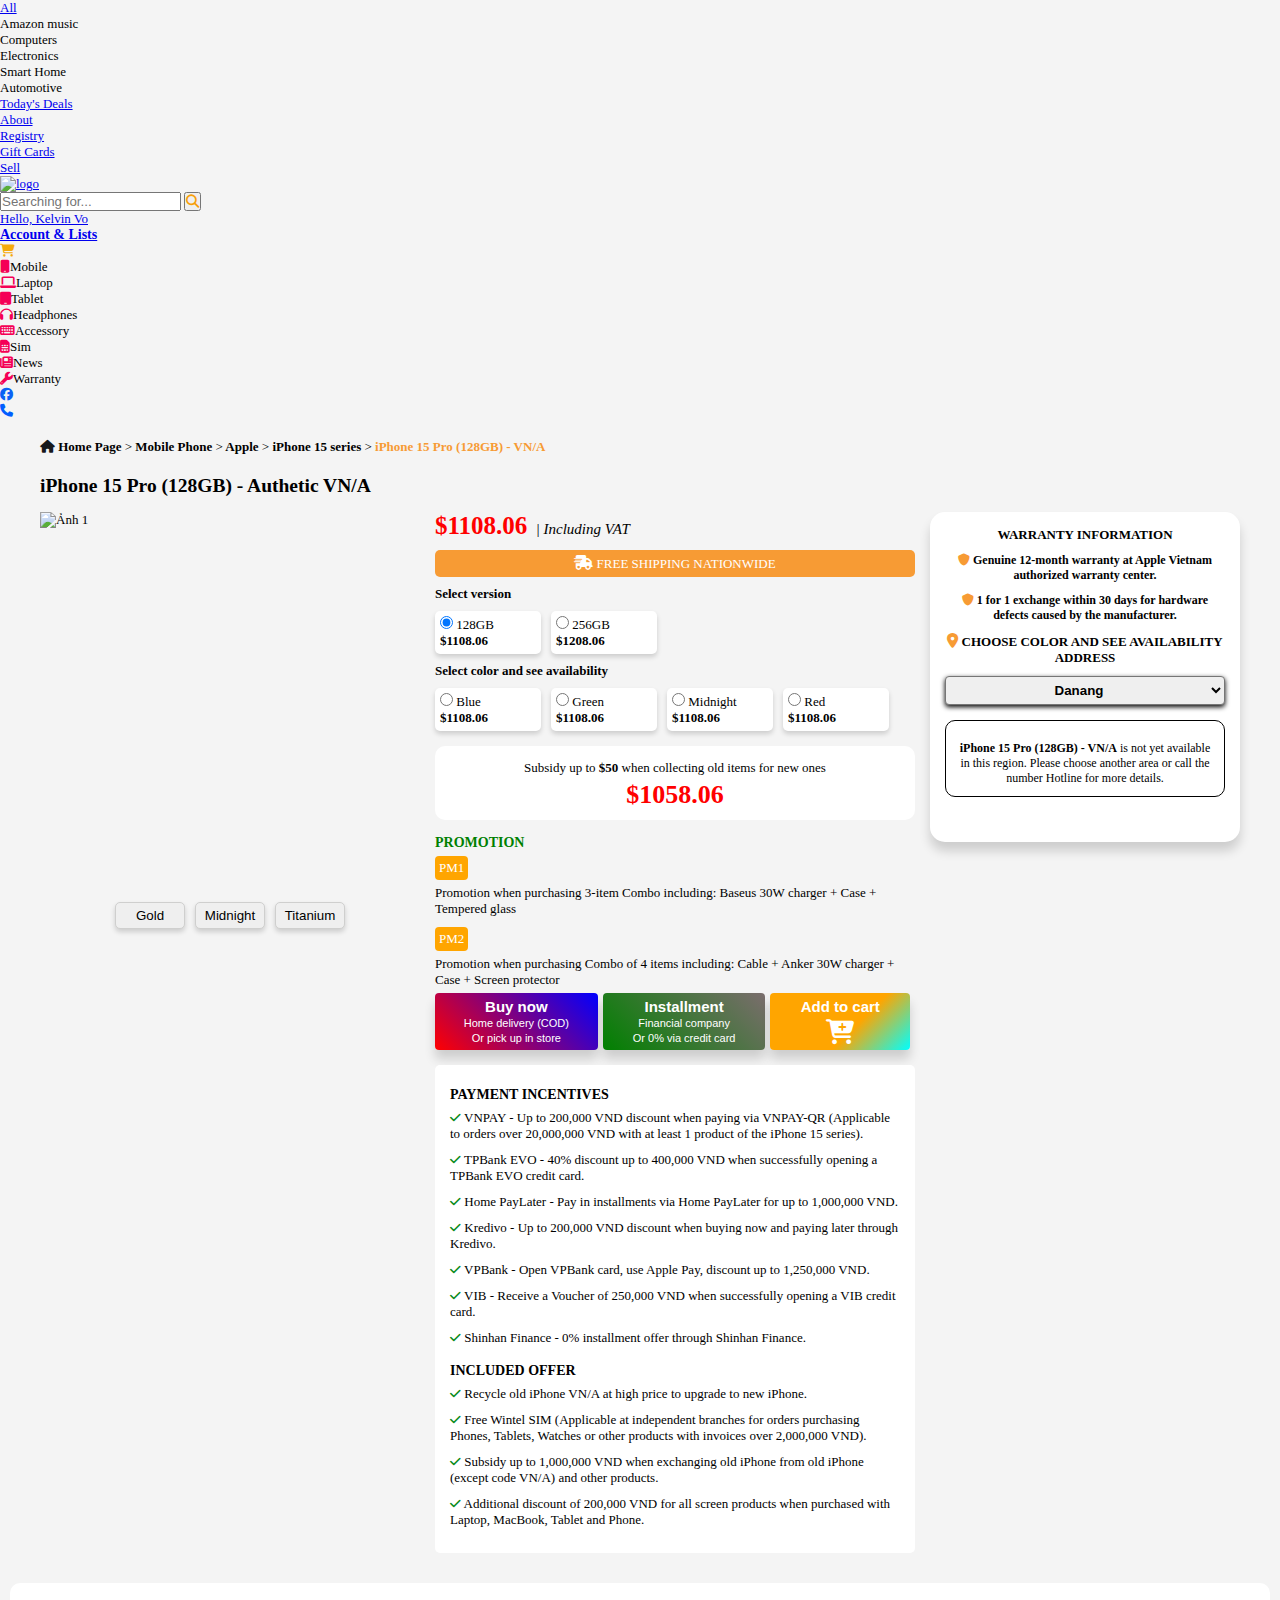
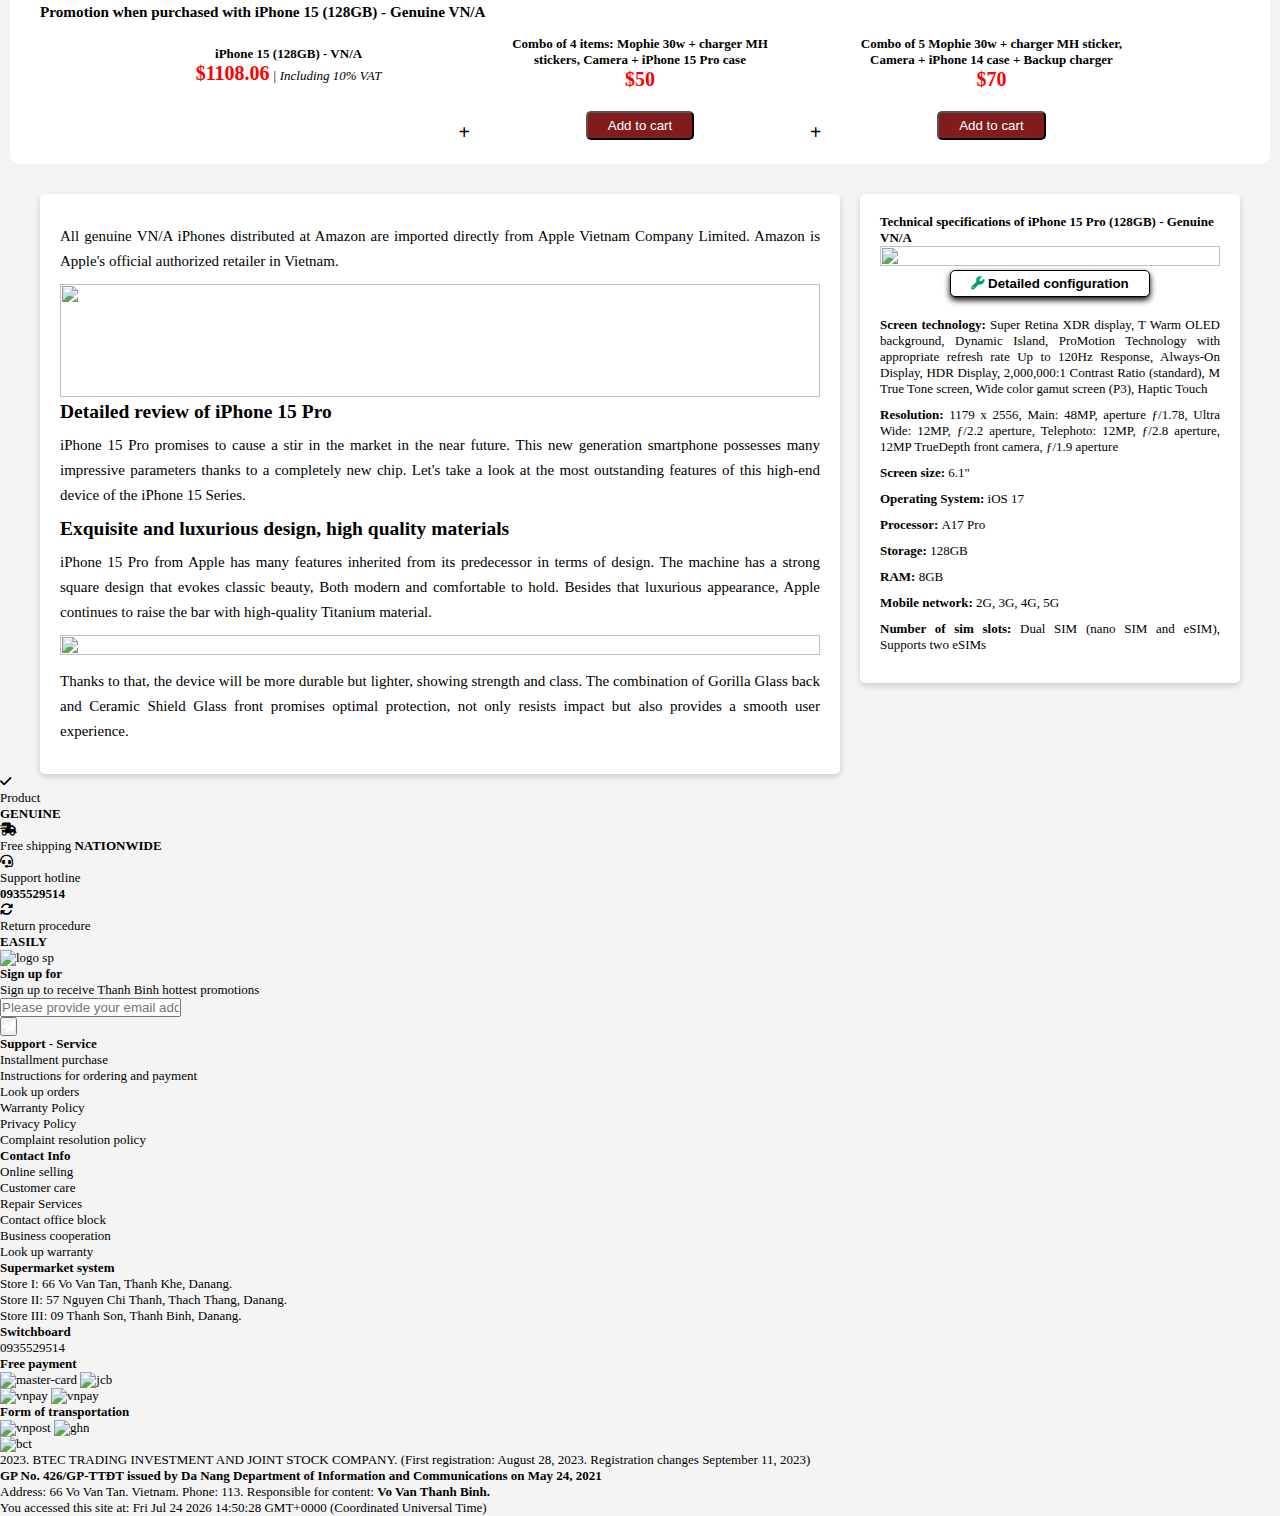
==== iPhone 15/iphone15.html @ 5ec92f38 "first commit" ====
<!DOCTYPE html>
<html lang="en">
<head>
    <meta charset="UTF-8">
    <meta name="viewport" content="width=device-width, initial-scale=1.0">
    <title>iPhone 15 Pro (128GB) - VN/A</title>
    <link rel="icon" type="image/x-icon" href="/IMG/amazon.png">
    <link rel="stylesheet" href="https://cdnjs.cloudflare.com/ajax/libs/font-awesome/6.4.2/css/all.min.css">
    <link rel="stylesheet" href="iphone15.css">
    <link rel="stylesheet" href="/Exercise-W7/web.css">
    <link rel="stylesheet" href="responsive.css">
    <script type="text/javascript">
        function displayTime(){
            var Time = document.getElementById("time");
            Time.innerHTML = "" + Date();
        }
    </script>
</head>
<body onload="displayTime()">
    <div id="header">
        <ul class="nav">
            <li><a href="https://youtu.be/dQw4w9WgXcQ">All</a>
                <ul class="list_child">
                    <li>Amazon music</li>
                    <li>Computers</li>
                    <li>Electronics</li>
                    <li>Smart Home</li>
                    <li>Automotive</li>
                </ul>
            </li>
            <li><a href="https://www.amazon.com/gp/goldbox?ref_=nav_cs_gb">Today's Deals</a></li>
            <li><a href="/Exercise-W7/homePage/index.html">About</a></li>
            <li><a href="https://www.amazon.com/registries?ref_=nav_cs_registry&ref_=nav_cs_registry">Registry</a></li>
            <li><a href="https://www.amazon.com/gift-cards/b/?ie=UTF8&node=2238192011&ref_=nav_cs_gc">Gift Cards</a></li>
            <li><a href="https://www.amazon.com/b/?_encoding=UTF8&ld=AZUSSOA-sell&node=12766669011&ref_=nav_cs_sell">Sell</a></li>
        </ul>
    </div>
    <div id="search">
        <div class="logo">
            <a href="/Exercise-W7/index.html"><img src="/IMG/Logo/ThanhBinhLogo2.png" alt="logo" width="250px"></a> 
        </div>
        <div class="textbox">
            <input class="timkiem" type="text" placeholder="Searching for...">
            <button class="searchbtn"><i class="fa-solid fa-magnifying-glass" style="color: #f79f08;"></i></button>
        </div>
        <div class="signin">
            <a class="Acc" href="/Login & Register.html">Hello, Kelvin Vo <br>
                <b style="font-size: 14px;">Account & Lists</b></a>
        </div>
        <div class="cart">
            <a href="./shoppingCart/cart.html"><i class="fa-solid fa-cart-shopping" style="color: #f4aa0b;"></i></a>
        </div>
    </div>
    <div id="category">
        <ul class="cat2">
            <li><a href="https://www.apple.com/store"><i class="fa-solid fa-mobile" style="color: #f50056;"></i></a>Mobile</li>
            <li><a href="https://www.lenovo.com/us/en/pc/?IPromoID=LEN196548"><i class="fa-solid fa-laptop" style="color:  #f50056;"></i></a>Laptop</li>
            <li><a href="https://www.apple.com/la/ipad/"><i class="fa-solid fa-tablet" style="color: #f50056;"></i></a>Tablet</li>
            <li><a href="https://electronics.sony.com/audio/headphones/c/headband"><i class="fa-solid fa-headphones" style="color:  #f50056;"></i></a>Headphones</li>
            <li><a href="https://www.logitech.com/en-us/products/keyboards.html"><i class="fa-solid fa-keyboard" style="color:  #f50056;"></i></a>Accessory</li>
            <li><a href="https://www.att.com/"><i class="fa-solid fa-sim-card" style="color:  #f50056;"></i></a>Sim</li>
            <li><a href="https://www.nytimes.com/international/"><i class="fa-solid fa-newspaper" style="color:  #f50056;"></i></a>News</li>
            <li><a href="https://checkcoverage.apple.com/"><i class="fa-solid fa-wrench" style="color: #f50056;"></i></a>Warranty</li>
        </ul>
    </div>
    <div class="contact">
        <a href="https://www.facebook.com/KelvinVo.245"><i class="fa-brands fa-facebook" style="color: #0b61f4;"></i></a>
    </div>
    <div class="phone">
        <a href="https://zalo.me/0935529514"><i class="fa-solid fa-phone" style="color: #005eff;"></i></a>
    </div>
    <div class="link-product">
        <p><a href="index.html"><i class="fa-solid fa-house" style="color: #17191c;"></i> Home Page </a> ><a href="#">  Mobile Phone</a> ><a href="#"> Apple</a> >
        <a href="#"> iPhone 15 series</a> > <span><a href="#">iPhone 15 Pro (128GB) - VN/A</a></span></p>
    </div>
    <div class="iphone-container">
        <div class="top-product">
            <h2>iPhone 15 Pro (128GB) - Authetic VN/A</h2>
        </div>
        <div class="details-product">

            <!-- test -->
            <div class="image-container">
                <!-- <div class="product-img">
                    <img class="first-slide" src="/IMG/iPhone15.webp" alt="" width="380px" height="370px">
                </div> -->
                <img class="slide" src="/IMG/iPhone15.webp" alt="Ảnh 1" id="slide1" width="380px" height="370px">
                <img class="slide" src="/IMG/iphone15Pro-Black.webp" alt="Ảnh 2" id="slide2" width="380px" height="370px">
                <img class="slide" src="/IMG/iPhone15Pro-White.webp" alt="Ảnh 3" id="slide3" width="380px" height="370px">
                <div class="buttons">
                    <button onclick="changeImage('slide1')">Gold</button>
                    <button onclick="changeImage('slide2')">Midnight</button>
                    <button onclick="changeImage('slide3')">Titanium</button>
                </div>
            </div>

            <div class="product-information">
                <p class="product-price">
                    <strong>$1108.06</strong>
                    <i> | Including VAT</i>
                </p>
                <div class="product-freeship">
                    <i class="fa-solid fa-truck-fast" style="color: #ffffff;"></i>
                    <span>
                        FREE SHIPPING NATIONWIDE
                    </span>
                </div>
                <div class="product-option">
                    <strong class="product-label">Select version</strong>
                    <div class="product-storage">
                        <div class="options">
                            <div class="item">
                                <input type="radio" name="options" id="128gb" value="1" checked> 
                                <span>128GB</span> <br> 
                                <strong>$1108.06</strong>
                            </div>
                            <div class="item">
                                <input type="radio" name="options" id="256gb" value="2"> 
                                <span>256GB</span> <br> 
                                <strong>$1208.06</strong>
                            </div>
                        </div>
                    </div>
                </div>
                <div class="product-option">
                    <strong class="product-label">Select color and see availability</strong>
                    <div class="product-storage">
                        <div class="options">
                            <div class="item">
                                <input type="radio" name="option" id="blue" value="3"> 
                                <span>Blue</span> <br> 
                                <strong>$1108.06</strong>
                            </div>
                            <div class="item">
                                <input type="radio" name="option" id="green" value="4"> 
                                <span>Green</span> <br> 
                                <strong>$1108.06</strong>
                            </div>
                            <div class="item">
                                <input type="radio" name="option" id="midnight" value="5"> 
                                <span>Midnight</span> <br> 
                                <strong>$1108.06</strong>
                            </div>
                            <div class="item">
                                <input type="radio" name="option" id="red" value="6"> 
                                <span>Red</span> <br> 
                                <strong>$1108.06</strong>
                            </div>
                            <div class="renew">
                                <p style="line-height: 24px;">Subsidy up to <strong>$50</strong> when collecting old items for new ones </p>
                                <strong style="color: red; font-size: 26px;">$1058.06</strong>
                                <!-- <sub style="color: red;">Cấm trả giá</sub> -->
                            </div>
                            <div class="promotion">
                                <strong>PROMOTION</strong>
                                <ul>
                                    <li class="KM">PM1</li>
                                    <li><a href="#">Promotion when purchasing 3-item Combo including: Baseus 30W charger + Case + Tempered glass</a></li>
                                    <li class="KM">PM2</li>
                                    <li><a href="#">Promotion when purchasing Combo of 4 items including: Cable + Anker 30W charger + Case + Screen protector</a></li>
                                </ul>
                            </div>
                            <!-- nút mua hàng -->
                            <div class="product-do">
                                <button class="btn-Buy">
                                    <a href="#">
                                        <strong>Buy now</strong>
                                        <span>Home delivery (COD)<br>
                                            Or pick up in store</span>
                                    </a>
                                </button>
                                <button class="btn-Tragop">
                                    <a href="#">
                                        <strong>Installment</strong>
                                        <span>Financial company<br>
                                            Or 0% via credit card</span>
                                    </a>
                                </button>
                                <button class="btn-Addtocart">
                                    <a href="#">
                                        <strong>Add to cart</strong>
                                        <i class="fa-sharp fa-solid fa-cart-plus" style="color: #ffffff;"></i>
                                    </a>
                                </button>
                            </div>
                            <div class="promotion-2nd">
                                <strong>PAYMENT INCENTIVES</strong>
                                <ul>
                                    <li><a href="#"><i class="fa-solid fa-check" style="color: #098b18;"></i> VNPAY - Up to 200,000 VND discount when paying via VNPAY-QR (Applicable to orders over 20,000,000 VND with at least 1 product of the iPhone 15 series).</a></li>
                                    <li><a href="#"><i class="fa-solid fa-check" style="color: #098b18;"></i> TPBank EVO - 40% discount up to 400,000 VND when successfully opening a TPBank EVO credit card.</a></li>
                                    <li><a href="#"><i class="fa-solid fa-check" style="color: #098b18;"></i> Home PayLater - Pay in installments via Home PayLater for up to 1,000,000 VND.</a></li>
                                    <li><a href="#"><i class="fa-solid fa-check" style="color: #098b18;"></i> Kredivo - Up to 200,000 VND discount when buying now and paying later through Kredivo.</a></li>
                                    <li><a href="#"><i class="fa-solid fa-check" style="color: #098b18;"></i> VPBank - Open VPBank card, use Apple Pay, discount up to 1,250,000 VND.</a></li>
                                    <li><a href="#"><i class="fa-solid fa-check" style="color: #098b18;"></i> VIB - Receive a Voucher of 250,000 VND when successfully opening a VIB credit card.</a></li>
                                    <li><a href="#"><i class="fa-solid fa-check" style="color: #098b18;"></i> Shinhan Finance - 0% installment offer through Shinhan Finance.</a></li>
                                </ul>
                                <strong>INCLUDED OFFER</strong>
                                <ul>
                                    <li><a href="#"><i class="fa-solid fa-check" style="color: #098b18;"></i> Recycle old iPhone VN/A at high price to upgrade to new iPhone.</a></li>
                                    <li><a href="#"><i class="fa-solid fa-check" style="color: #098b18;"></i> Free Wintel SIM (Applicable at independent branches for orders purchasing Phones, Tablets, Watches or other products with invoices over 2,000,000 VND).</a></li>
                                    <li><a href="#"><i class="fa-solid fa-check" style="color: #098b18;"></i> Subsidy up to 1,000,000 VND when exchanging old iPhone from old iPhone (except code VN/A) and other products.</a></li>
                                    <li><a href="#"><i class="fa-solid fa-check" style="color: #098b18;"></i> Additional discount of 200,000 VND for all screen products when purchased with Laptop, MacBook, Tablet and Phone.</a></li>
                                </ul>
                            </div>       
                        </div>
                    </div>
                </div>
            </div>
            <!-- Bảo hành -->
            <div class="product-shop">
                <div class="product-shop-warranty">
                    <h4>WARRANTY INFORMATION</h4>
                    <p>
                        <span>
                            <strong><i class="fa-solid fa-shield" style="color: #F79B34;"></i> Genuine 12-month warranty at Apple Vietnam authorized warranty center.</strong>      
                        </span>
                    </p>
                    <p>
                        <span><strong><i class="fa-solid fa-shield" style="color: #F79B34;"></i> 1 for 1 exchange within 30 days for hardware defects caused by the manufacturer.</strong></span>
                    </p>
                    <div class="product-city">
                        <label for="Địa chỉ"><strong><i class="fa-solid fa-location-dot" style="color: #F79B34; font-size: 15px;"></i>
                            CHOOSE COLOR AND SEE AVAILABILITY ADDRESS </strong>
                        </label> <br>
                    <select name="Địa chỉ: " id="Địa chỉ">
                        <option value="Đà Nẵng">Danang</option>
                        <option value="Huế">Huế</option>
                        <option value="Hồ Chí Minh">Hồ Chí Minh</option>
                        <option value="Hà Nội">Hà Nội</option>
                        <option value="Quảng Bình">Quảng Bình</option>
                    </select>   
                    </div>
                    <div class="product-store">
                        <p><strong>iPhone 15 Pro (128GB) - VN/A</strong> is not yet available in this region.
                            Please choose another area or call the number
                            Hotline for more details.
                        </p>
                    </div>
                    
                </div>
            </div>   
        </div>
    </div>
    <!-- Ưu đãi  -->
    <div class="iphone-container-2">
        <div class="combo-hotdeal">
            <h3>Promotion when purchased with iPhone 15 (128GB) - Genuine VN/A</h3>
        </div>
        <div class="combo-hotdeal-child">
            <div class="main-item">
                <div class="img">
                    <a href="#"><img src="/IMG/iphone14-main-item.webp" alt=""></a>
                </div>
                <div class="info">
                    <a href="#">iPhone 15 (128GB) - VN/A</a>
                    <span>
                        <strong>$1108.06</strong>
                        <i> | Including 10% VAT</i>
                    </span>
                </div>
            </div>
        
            <div class="add-symbol">
                <span>+</span>
            </div>
            <div class="main-item">
                <div class="img">
                    <img src="/IMG/combo-1.webp" alt="" style="margin-top: 37px;">
                </div>
                <div class="info">
                    <a href="#">Combo of 4 items: Mophie 30w + charger
                        MH stickers, Camera + iPhone 15 Pro case</a>
                    <span>
                        <strong>$50</strong>
                    </span> 
                    <button>
                        Add to cart
                    </button>   
                </div>

            </div>
            <div class="add-symbol">
                <span>+</span>
            </div>
            <div class="main-item">
                <div class="img">
                    <img src="/IMG/combo-2.webp" alt="" style="margin-top: 37px;">
                </div>
                <div class="info">
                    <a href="#">Combo of 5 Mophie 30w + charger
                        MH sticker, Camera + iPhone 14 case + Backup charger</a>
                    <span>
                        <strong>$70</strong>
                    </span>
                    <button>
                        Add to cart
                    </button> 
                </div>
            </div>
        </div>
    </div>

    <!-- Thông tin & thông số sản phẩm -->
    <div class="iphone-container-3">
        <div class="container-left">
            <p>All genuine VN/A iPhones distributed at Amazon are imported directly from Apple Vietnam Company Limited.
                Amazon is Apple's official authorized retailer in Vietnam.
            </p>
            <img src="/IMG/thongtinHoangHa.jpg" alt="">

            <h2>Detailed review of iPhone 15 Pro</h2>

            <p>iPhone 15 Pro promises to cause a stir in the market in the near future. This new generation smartphone possesses many impressive parameters thanks to a completely new chip.
                Let's take a look at the most outstanding features of this high-end device of the iPhone 15 Series.
            </p>

            <h2>Exquisite and luxurious design, high quality materials</h2>

            <p>iPhone 15 Pro from Apple has many features inherited from its predecessor in terms of design.
                The machine has a strong square design that evokes classic beauty,
                Both modern and comfortable to hold. Besides that luxurious appearance,
                Apple continues to raise the bar with high-quality Titanium material.
            </p>
            <div class="img-iphone">
                <img src="/IMG/iphone15ProFrontFace.jpg" alt="">
            </div>

            <p>Thanks to that, the device will be more durable but lighter, showing strength and class. The combination of Gorilla Glass back and Ceramic Shield Glass front promises optimal protection,
                not only resists impact but also provides a smooth user experience.
            </p>


            
        </div>
        <div class="container-right">
            <h4>Technical specifications of iPhone 15 Pro (128GB) - Genuine VN/A</h4>
            <div class="img-iphone">
                <img src="/IMG/iphone15ProFrontFace.jpg" alt="">
            </div>
            <div class="specs">
                <button>
                    <i class="fa-solid fa-wrench" style="color: #049f71;"></i> Detailed configuration
                </button>
            </div>
            <ul>
                <li><strong>Screen technology: </strong> Super Retina XDR display, T
                    Warm OLED background, Dynamic Island, ProMotion Technology with appropriate refresh rate
                    Up to 120Hz Response, Always-On Display, HDR Display, 2,000,000:1 Contrast Ratio
                    (standard), M
                    True Tone screen, Wide color gamut screen (P3), Haptic Touch</li>
                <li><strong>Resolution: </strong> 1179 x 2556, Main: 48MP, aperture ƒ/1.78,
                    Ultra Wide: 12MP, ƒ/2.2 aperture,
                    Telephoto: 12MP, ƒ/2.8 aperture, 12MP TrueDepth front camera, ƒ/1.9 aperture</li>
                <li><strong>Screen size: </strong>6.1"</li>
                <li><strong>Operating System: </strong>iOS 17</li>
                <li><strong>Processor: </strong>A17 Pro</li>
                <li><strong>Storage: </strong>128GB</li>
                <li><strong>RAM: </strong>8GB</li>
                <li><strong>Mobile network: </strong>2G, 3G, 4G, 5G</li>
                <li><strong>Number of sim slots: </strong>Dual SIM (nano SIM and eSIM), Supports two eSIMs</li>
            </ul>
           
        </div>
    </div>
    <div class="end_page1">
        <div class="corevalue">
            <div class="item">
                <div class="core-icon">
                    <i class="fa-solid fa-check" style="color: black;"></i>
                </div>
                <div class="core-text">
                    <span>Product</span> <br>
                    <strong>GENUINE</strong>
                </div>
            </div>
            <div class="item">
                <div class="core-icon">
                    <i class="fa-solid fa-truck-fast" style="color: black;"></i>
                </div> 
                <div class="core-text">
                    <span>Free shipping</span>
                    <strong>NATIONWIDE</strong>
                </div> 
            </div>
            <div class="item">
                <div class="core-icon">
                    <i class="fa-sharp fa-solid fa-headset" style="color: black;"></i>
                </div> 
                <div class="core-text">
                    <span>Support hotline</span><br>
                    <strong>0935529514</strong>
                </div> 
                </div>
            <div class="item">
                <div class="core-icon">
                    <i class="fa-solid fa-arrows-rotate" style="color: black;"></i>
                </div> 
                <div class="core-text">
                    <span>Return procedure</span><br>
                    <strong>EASILY</strong>
                </div> 
            </div>
        </div>
        <div class="subscript">
            <div class="icon-text">
                <img src="/IMG/signUpfor.png" alt="logo sp" width="143" height="136">
                <div class="text">
                    <h4>Sign up for</h4>
                    <p>Sign up to receive Thanh Binh hottest promotions</p>
                </div>
            </div>
            <div class="form">
                <div class="input">
                    <input type="email" name="email" id="email" required placeholder="Please provide your email address.">
                </div>
                    <button type="submit"><i class="fa-solid fa-paper-plane" style="color:white;"></i></button>
            </div>
        </div>
    </div>
    <footer>
        <div class="row-footer">
            <div class="boxcenter1">
                <div class="boxfooter colorc">
                    <h4>Support - Service</h4>
                    <div class="add mrb10 ftop">Installment purchase</div>
                    <div class="add mrb10">Instructions for ordering and payment</div>
                    <div class="add mrb10">Look up orders</div>
                    <div class="add mrb10">Warranty Policy</div>
                    <div class="add mrb10">Privacy Policy</div>
                    <div class="add mrb10">Complaint resolution policy</div>
                </div>
                <div class="boxfooter colorc">
                    <h4>Contact Info</h4>
                    <div class="add mrb10 ftop">Online selling</div>
                    <div class="add mrb10">Customer care</div>
                    <div class="add mrb10">Repair Services</div>
                    <div class="add mrb10">Contact office block</div>
                    <div class="add mrb10">Business cooperation</div>
                    <div class="add mrb10">Look up warranty</div>
                </div>
                <div class="boxfooter colorc">
                    <h4>Supermarket system</h4>
                    <div class="add mrb10 ftop">Store I: 66 Vo Van Tan, Thanh Khe, Danang.</div>
                    <div class="add mrb10">Store II: 57 Nguyen Chi Thanh, Thach Thang, Danang.</div>
                    <div class="add mrb10">Store III: 09 Thanh Son, Thanh Binh, Danang.</div>
                </div>
                <div class="boxfooter colorc textcenter">
                    <h4>Switchboard</h4>
                    <div class="hotline mrb10 ftop">0935529514</div>
                </div>
                <div class="boxfooter colorc">
                    <h4>Free payment</h4>
                    <ul class="icon-list">
                        <li>
                            <img src="/Icon/logo-master.png" alt="master-card">
                            <img src="/Icon/logo-jcb.png" alt="jcb">
                        </li>
                        <li>
                            <img src="/Icon/logo-vnpay.png" alt="vnpay">
                            <img src="/Icon/logo-vnpay.png" alt="vnpay">
                        </li>
                        <!-- <li></li>
                        <li></li>
                        <li></li>
                        <li></li> -->   
                    </ul>
                </div>
                <div class="boxfooter colorc">
                    <h4>Form of transportation</h4>
                    <ul class="icon-list">
                        <li>
                            <img class="ghn" src="/Icon/90971_21-12 chinh thuc.jpg" alt="vnpost">
                            <img class="ghn" src="/Icon/thiet-ke-khong-ten-04-13-29-21.jpg" alt="ghn" width="77px" height="38px">
                        </li>
                        <li>
                            <img class="bct" src="/Icon/logo-bct.png" alt="bct">
                        </li>
                    </ul>
                </div>
            </div>
            <div class="textcenter colorc">
                <p class="BITC">2023. BTEC TRADING INVESTMENT AND JOINT STOCK COMPANY.
                    (First registration: August 28, 2023. Registration changes September 11, 2023)
                </p>
                <p class="info1"><strong>GP No. 426/GP-TTĐT issued by Da Nang Department of Information and Communications on May 24, 2021</strong></p>
                <p class="info1">Address: 66 Vo Van Tan. Vietnam. Phone: 113. Responsible for content: <strong>Vo Van Thanh Binh.</strong></p>
            </div>
        </div>
    </footer>
    <div class="displaytime">
        You accessed this site at: <span id="time"></span>
    </div>
        

</body>
<script>
    document.addEventListener("DOMContentLoaded", function () {
        // Hàm để hiển thị ảnh đầu tiên
        function showFirstImage() {
            const firstImage = document.getElementById('slide1');
            firstImage.style.display = 'block';
        }

        // Gọi hàm hiển thị ảnh đầu tiên
        showFirstImage();
    });

    // Hàm để thay đổi ảnh
    function changeImage(imageId) {
        const images = document.querySelectorAll('.slide');
        for (const image of images) {
            image.style.display = 'none';
        }
        const selectedImage = document.getElementById(imageId);
        selectedImage.style.display = 'block';
    }

    
</script>

</html>
---- iPhone 15/iphone15.css ----
*{
    padding: 0;
    margin: 0;
}

body{
    font-family: -apple-system,BlinkMacSystemFont,'Segoe UI';
    font-size: 13px;
    background-color: #f4f4f4;
    /* background-image: url(/rickroll_4k.jpg); */
}
/* Link product */
.link-product p a{
    color: black;
    text-decoration: none;
    min-width: 1200px;
    margin: auto;
    font-weight: bold;
}

.link-product{
    min-width: 1200px;
    width: 1200px;
    margin: 20px auto 20px auto;
}

.link-product span a{
    color: rgb(247,155,52);
}
/* iPhone container */
.iphone-container{
    min-width: 1200px;
    margin: auto;
    width: 1200px;  
}

.top-product{
    display: flex;
    margin-bottom: 15px;

}

.details-product{
    display: flex;
}


.image-container .slide{
    display: none;
    transition: 0.5s ease-in-out;
}

.image-container .buttons{
    display: flex;
    align-items: center;
    justify-content: center;
}

.image-container .buttons button{
    margin: 20px 5px;
    padding: 5px;
    width: 70px;
    border-radius: 5px;
    cursor: pointer;
    box-shadow: rgba(0, 0, 0, 0.16) 0px 3px 5px;
    border: none;
    border: 1px solid rgb(207, 207, 206);
}

.image-container .buttons button:hover{
    background-color: #ffffff;
}

    

/* product price */
.product-price strong{
    font-size: 25px;
    color: red;
}

.product-price i{
    font-size: 15px;
    margin-left: 5px;
}

.product-freeship{
    background-color: rgb(247,155,52);
    padding: 5px;
    border-radius: 5px;
    color: white;
    text-align: center;
    margin-top: 10px;
}

.product-freeship i{
    font-size: 15px;
}

/* Product information */

.product-information{
    width: 480px;
    margin-left: 15px;
}

.product-label{
    display: block;
    margin-bottom: 5px;
    margin-top: 5px;
    line-height: 24px;
}

.product-storage .options{
    display: flex;
    flex-wrap: wrap;
}

.options .item{
    border-radius: 5px;
    display: block;
    width: 20%;
    margin-right: 10px;
    padding: 5px;
    cursor: pointer;
    background-color: #fff;
    box-shadow: rgba(0, 0, 0, 0.16) 0px 3px 5px;
}

.options .item:hover{
    background: #f1eeee8e;
}



.options .renew{
    width: 100%;
    margin-top: 15px;
    text-align: center;
    background-color: white;
    border-radius: 10px;
    padding: 10px 0px ;
    margin-bottom: 15px;
}

.promotion ul{
    list-style: none;
}

.promotion ul li a{
    text-decoration: none;
    color: black;
}
.promotion ul li{
    margin-bottom: 5px;
}
.promotion strong{
    color: green;
    font-size: 14px;

}

.promotion .KM{
    margin-top: 5px;
    background-color: orange;
    display: inline-block;
    padding: 4px;
    border-radius: 4px;
    color: white;
}


.promotion ul li a:hover{
    color: orange;
}


/* Các nút mua hàng */
.product-do strong{
    display: block;
    font-size: 15px;
}

.product-do span{
    font-size: 11px;
}

.product-do{
    display: flex;
    width: 100%;
}

.product-do button {
    text-align: center;
    margin-right: 5px;
    border-radius: 4px;
    border: none;
    padding: 5px;
    box-shadow: rgba(0, 0, 0, 0.16) 0px 9px 11px;

}

.product-do button a{
    color: white;
    text-decoration: none;
}

.product-do .btn-Buy{
    background: linear-gradient(45deg, red, blue);
    width: 35%;
}

.product-do .btn-Buy:hover{
    background: linear-gradient(45deg, blue, red);
}

.product-do .btn-Tragop{
    background:linear-gradient(45deg, green, rgb(123, 109, 109));
    width: 35%;
}

.product-do .btn-Tragop:hover{
    background:linear-gradient(45deg, rgb(123, 109, 109), green);
}
.product-do .btn-Addtocart{
    background: linear-gradient(135deg, orange 60%, cyan);
    width: 30%; 
}

.product-do .btn-Addtocart:hover{
    background: linear-gradient(135deg, cyan, orange 60%);
}

.product-do .btn-Addtocart strong{
    margin-bottom: 5px;
}

.product-do .btn-Addtocart i{
    font-size: 25px;
}

/* Promotion 2nd */

.promotion-2nd{
    background-color: white;
    padding: 15px;
    margin-top: 15px;
    border-radius: 5px;
}

.promotion-2nd ul{
    list-style: none;
}

.promotion-2nd ul li a{
    text-decoration: none;
    color: black;
}
.promotion-2nd ul li{
    margin-bottom: 10px;
}

.promotion-2nd ul li a:hover{
    color: orange;
}

.promotion-2nd strong{
    font-size: 14px;
    line-height: 30px;
}

.promotion-2nd ul li i{
    font-size: 12px;
}


/* Product shop */
.product-shop{
    min-width: 280px;
    max-width: 280px;
    margin-left: 15px;
    background-color: white;
    box-shadow: rgba(0, 0, 0, 0.16) 0px 9px 11px;
    padding: 15px;
    border-radius: 15px;
    display: flex;
    justify-content: center;
    height: 300px;
}

.product-shop h4{
    text-align: center;
}


.product-shop-warranty p{
    font-size: 12px;
    margin-top: 10px;
    text-align: center;
}

.product-shop-warranty select{
    margin: auto;
    display: flex;
}

/* Địa chỉ */

.product-city{
    margin-top: 10px;
    text-align: center;
}

.product-city select{
    width: 100%;
    padding: 5px 0;
    text-align: center;
    margin-top: 10px;
    font-weight: bold;
    cursor: pointer;
    box-shadow: 0px 2px 5px;
    border-radius: 4px;
}

.product-store{
    border: 1px solid black;
    border-radius: 10px;
    padding: 10px;
    margin-top: 15px
}

/* Ưu đãi */
.iphone-container-2{
    min-width: 1200px;
    width: 1200px;
    margin: 0 auto;
    background-color: white;
    border-radius: 10px;
    padding: 20px 30px;
    margin-top: 30px;
    margin-bottom: 30px;
}

.combo-hotdeal-child{
    display: flex;
    width: 100%;
    justify-content: center;
    align-items: center;
    margin-top: -30px;
}

.main-item{
   width: 300px;
}
.main-item .img{
    width: 150px;
    margin: auto;
}

.main-item img{
    width: 100%;
}





/* Symbol */
.add-symbol{
    font-weight: bold;
    font-size: 20px;

    display: block;
    padding: 130px 20px 0 20px;
}

.info a{
    display: block;
    text-decoration: none;
    color: black;
    font-weight: bold;
}
.info{
    text-align: center;
}

.main-item span{
    display: block;
    margin-bottom: 20px;
}

.main-item strong{
    color: red;
    font-size: 20px;

}

.main-item button{
    background-color: rgb(128, 28, 28);
    padding: 5px 20px;
    border-radius: 5px;
    color: white;
    cursor: pointer;
}

.main-item button:hover{
    background-color: rgb(237, 23, 23);
}

/* Thông tin & thông số sản phẩm */

.iphone-container-3{
    margin: auto;
    min-width: 1200px;
    width: 1200px;
    display: flex;

}

.container-left{
    width: 66%;
    background-color: white;
    padding: 20px 20px;
    border-radius: 5px;
    box-shadow: 0 3px 6px #00000029;
}


.container-left img{
    width: 760px;
    height: 113px;
}

.img-iphone img{
    height: 100%;
}

.container-left p{
    font-size: 15px;
    text-align: justify;
    line-height: 25px;
    margin-bottom: 10px;
    margin-top: 10px;
}
/* Container-right  */
.container-right{
    width: 30%;
    background-color: white;
    padding: 20px 20px;
    border-radius: 5px;
    box-shadow: 0 3px 6px #00000029;
    margin-left: 20px;
    height: 100%;
}

.container-right .img-iphone img{
    width: 100%;
}

.container-right .specs{
    justify-content: center;
    display: flex;
}

.specs button{
    padding: 5px 20px;
    font-weight: bold;
    background-color: white;
    border-radius: 5px;
    border: 1px solid black;
    cursor: pointer;
    box-shadow: 0px 3px 6px ;
}

.container-right ul{
    list-style: none;
    margin-top: 20px;
}

.container-right ul li{
    padding-bottom: 10px;
    text-align: justify;
}

.specs button:hover{
    background-color: #c0c8c7;
}
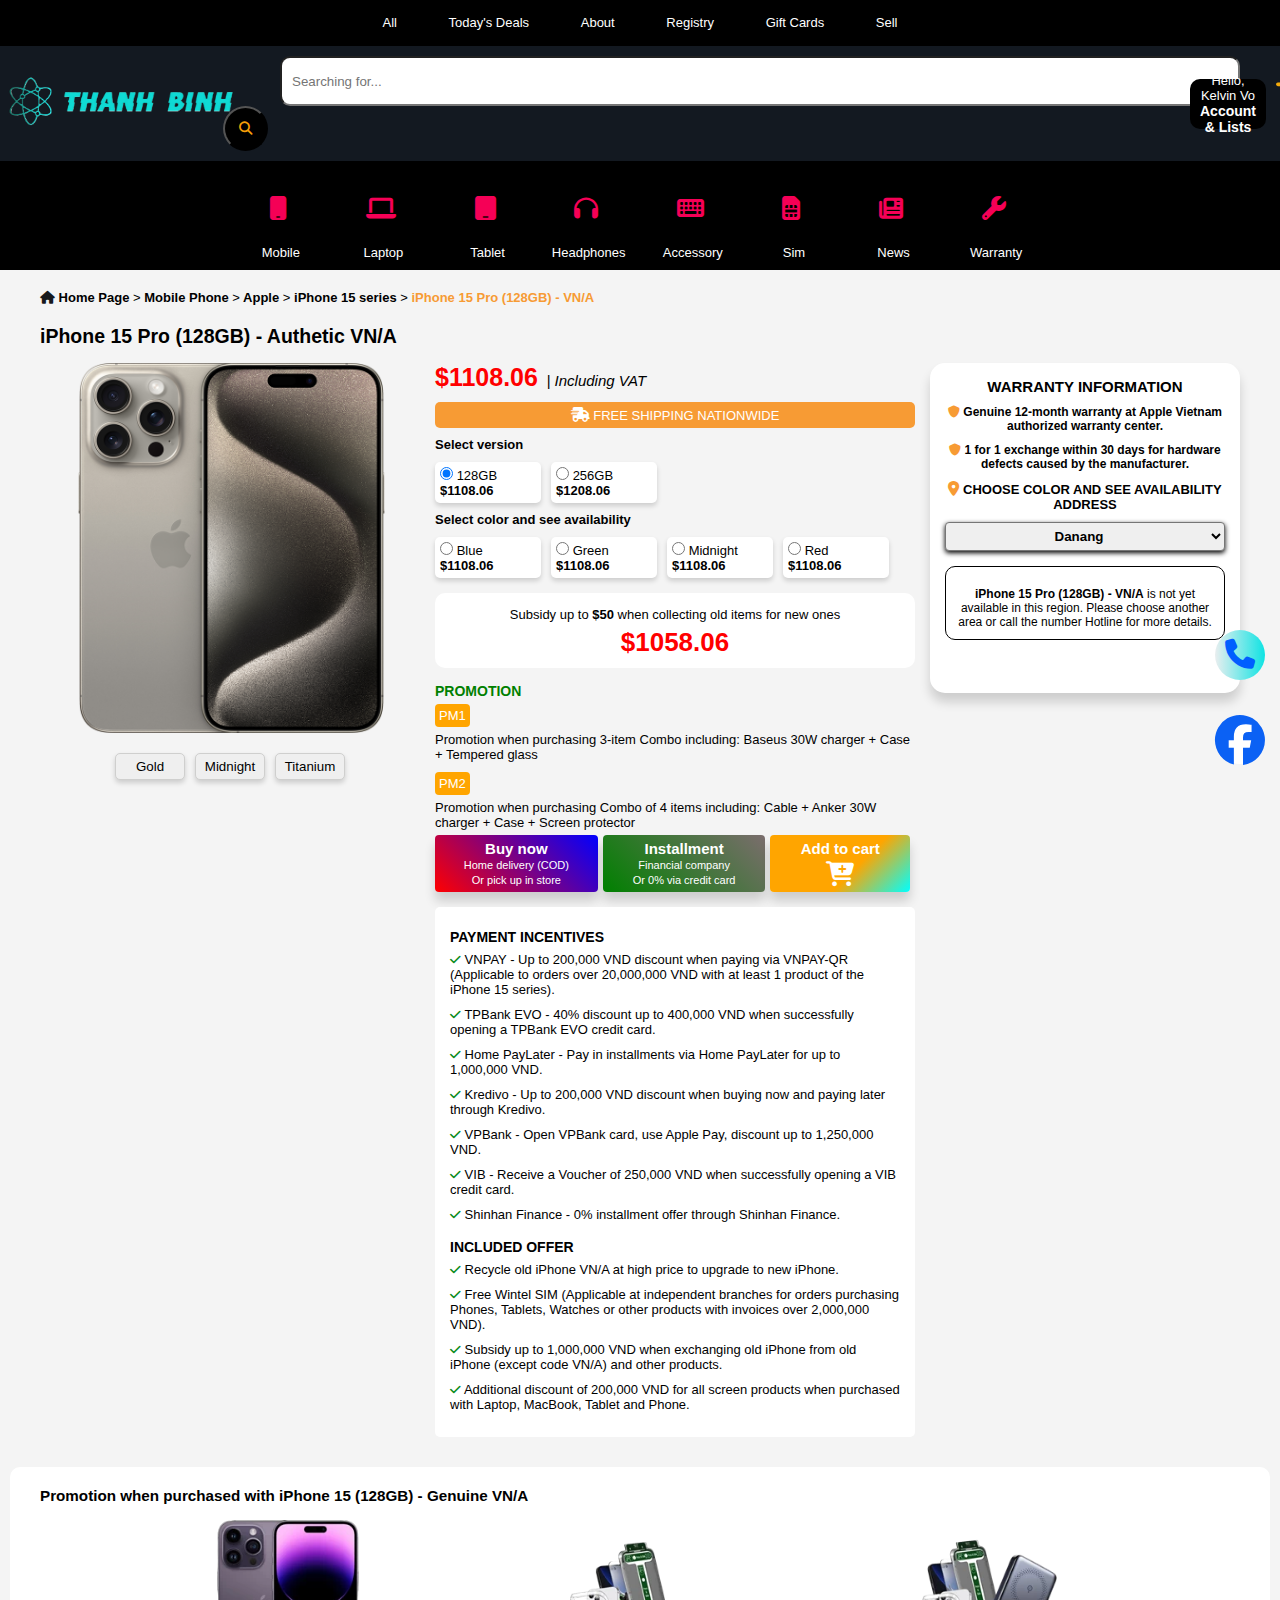
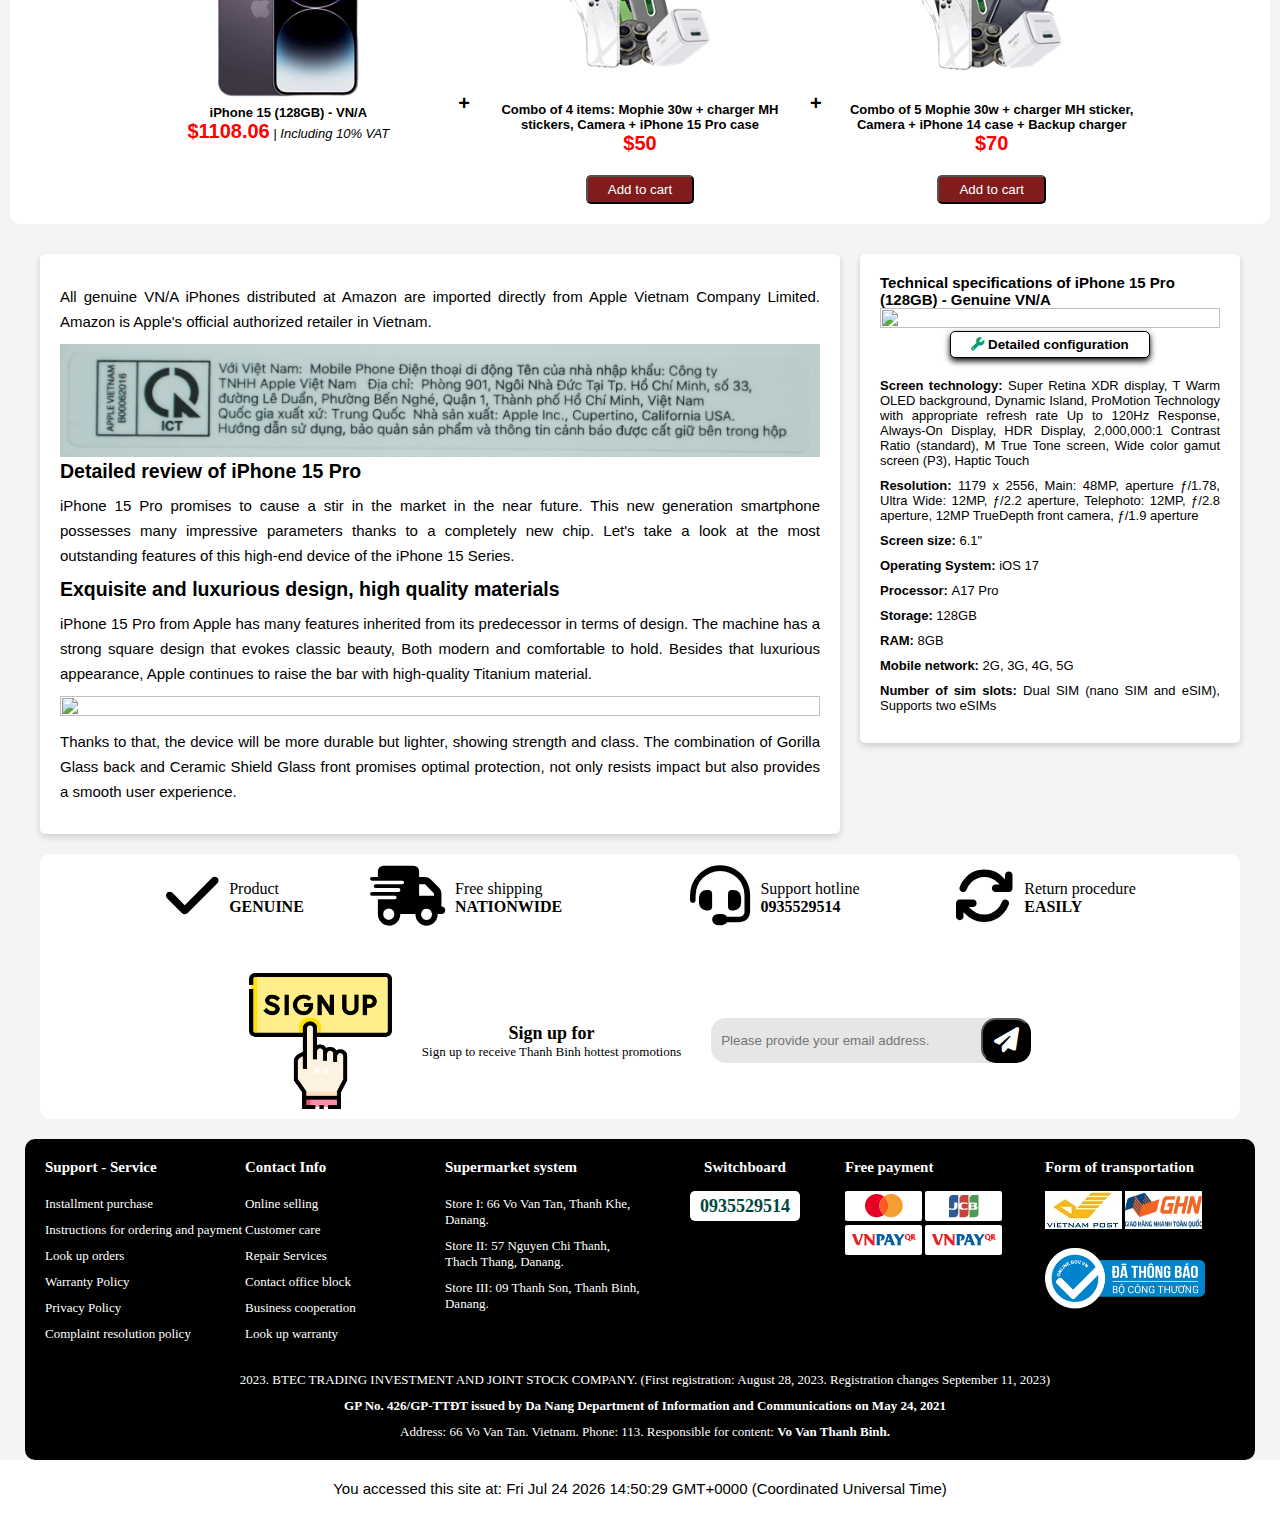
==== commit c3e1adb3: "Update iphone15.html" ====
--- a/iPhone 15/iphone15.html
+++ b/iPhone 15/iphone15.html
@@ -7,8 +7,8 @@
     <link rel="icon" type="image/x-icon" href="/IMG/amazon.png">
     <link rel="stylesheet" href="https://cdnjs.cloudflare.com/ajax/libs/font-awesome/6.4.2/css/all.min.css">
     <link rel="stylesheet" href="iphone15.css">
-    <link rel="stylesheet" href="/Exercise-W7/web.css">
-    <link rel="stylesheet" href="responsive.css">
+    <link rel="stylesheet" href="/web.css">
+    <link rel="stylesheet" href="/responsive.css">
     <script type="text/javascript">
         function displayTime(){
             var Time = document.getElementById("time");
@@ -518,4 +518,4 @@
     
 </script>
 
-</html>+</html>
--- a/web.css
+++ b/web.css
@@ -0,0 +1,854 @@
+*{
+    margin: 0;
+    padding: 0;
+}
+
+body{
+    background-color: #f4f4f4;
+    /* background-image: linear-gradient(
+        to right, 
+        rgba(0,0,0, 0.5),
+        rgba((0,0,0, 0.5)   
+        ),
+        url(/IMG/18731150.jpg)
+    ); */
+    width: 100%;
+    height: 100%;
+    background-size: cover;
+    background-position: center;
+    font-family: Arial, Helvetica, sans-serif;
+}
+
+body::-webkit-scrollbar{
+    width: 1em;
+}
+
+body::-webkit-scrollbar-track{
+    box-shadow: inset 0 0 6px rgba(0, 0, 0, 0.3);
+}
+
+body::-webkit-scrollbar-thumb{
+    background-color: darkgrey;
+    outline: 1px solid slategrey;
+}
+#header{
+    text-align: center;
+    background-color: black;
+    /* position: fixed;
+    width: 100%;
+    z-index: 1; */
+    /* margin-top: -20px; */
+}
+
+#header li{
+    display: inline-block;  
+    /* position: relative; */
+}
+
+.list_child{
+    z-index: 3;
+    display: none;
+    background-color: rgb(0, 0, 0);
+    font-family: Arial, Helvetica, sans-serif;
+    width: 125px;
+    color: white;
+}
+
+.list_child li{
+    padding-top: 10px;
+    padding-bottom: 10px;
+    padding-left: 10px;
+    padding-right: 10px;
+}
+    
+
+.nav li:hover .list_child {
+    display:block;
+    cursor: pointer;
+}
+
+.nav .list_child{
+    position: absolute;
+}
+
+
+#header li a{
+    color: white;
+    text-decoration: none;
+    line-height: 46px;
+    padding: 24px;
+    width: 100%;
+    height: 100%;
+}
+
+.logo{
+    margin: 0 auto;
+}
+
+#search{
+    display: flex;
+    justify-content: space-around;
+    padding: 10px 0px;
+    width: 100%;
+    height: 100%;
+    /* width: 1520px; */
+    position: sticky;
+    position: -webkit-sticky;
+    top: 0;
+    z-index: 2;
+    background-color: rgb(19,25,33);
+    margin: auto;
+    align-items: center;
+}
+
+.textbox input[type="text"]{
+    height: 50px;
+    width: 960px;
+    border-radius: 10px;
+    position: relative;
+    left: 30px;
+    padding-left: 10px;
+    box-sizing: border-box;
+}
+
+.searchbtn{
+  height: 45px;  
+  width: 45px;
+  border-radius: 30px;
+  margin-left: 15px;
+  position: relative;
+  right: 42px;
+  background-color: black;
+  cursor: pointer;
+  animation: 0.5s;
+}
+.searchbtn:active {
+    transform:translateY(-10px);
+}
+.searchbtn:hover{
+    background-color:  wheat;
+}
+
+.cart{
+    font-size: 40px;
+    margin-right: 50px;
+    /* padding-top: 5px; */
+    position: relative;
+    right: 10px;
+}
+
+.cart:hover{
+    text-shadow: 2px 2px 4px rgba(0, 0, 0, 0.5);
+}
+
+.signin{
+    height: 50px;
+    padding: 5px 10px;
+    background-color: black;
+    text-align: center;
+    border-radius: 10px;
+    position: relative;
+    right: 20px;
+    box-sizing: border-box;
+    display: flex;
+    align-items: center;
+    justify-content: center;
+}
+.Acc{
+    text-decoration: none;
+    color: white;
+}
+
+#category{
+    text-align: center;
+    background-color: black;
+    margin: auto;
+    background-size: cover;
+    background-position: center;
+
+
+}
+
+#category li{
+    display: inline-block;
+    text-align: center;
+    margin: 10px;
+    font-family: Arial, Helvetica, sans-serif;
+    color: white;
+
+}
+
+#category li a{
+    font-size: 24px;
+    text-decoration: none;
+    line-height: 46px;
+    padding: 25px;
+    width: 100%;
+    height: 100%;
+    align-items: center;
+    display: flex;
+    margin-right: 5px;
+}
+
+.cat2{
+    padding: 0;
+}
+
+.latest-gift-line{
+    margin-left: 140px;
+    padding-bottom: 14px;
+    font-size: 20px;
+    font-weight: 600;
+}
+
+.line{
+    margin: 20px 0px;
+}
+
+.line h2{
+    color: #e30000;
+}
+
+.line h2 span{
+    color: #6e6e73;
+}
+
+.bannerwrap{
+    display: flex;
+    justify-content: center;
+    align-items: center;
+    margin: 0 auto ;
+}
+
+.banner{
+    position: relative;
+    margin: 0 auto;
+    display: flex;
+    transform: scale3d(1.01,1.01,1.01);
+    transition: all .3s ease-in-out;
+    cursor: pointer;
+}
+
+.banner .text{
+    position: absolute;
+    top: 5%;
+    left: 7%;
+    line-height: 35px;
+}
+
+.banner .img img{
+    border-radius: 20px;
+    box-shadow: 2px 4px 16px rgba(0,0,0,.16);
+}
+
+.banner:hover{
+    transform: scale(1);
+}
+
+
+
+.wrappervideo{
+    position: relative;
+    width: 100%;
+    background-color: black;
+    padding: 30px 0px;
+}
+
+.wrappervideo .text{
+    /* position: absolute; */
+    color: white;
+    color: #9D988F;
+    text-align: center;
+    width: 100%;
+    animation: move-up 1s ease-in-out;
+    /* user-select: none; */
+}
+
+.wrappervideo .buy-btn{
+    color: white;
+    text-align: center;
+    position: relative;
+    margin-top: -50px;
+    animation: move-up 1s ease-in-out;
+}
+
+.wrappervideo .buy-btn button{
+    background-color: #0071E3;
+    border: none;
+    border-radius: 30px;
+    padding: 15px 10px;
+    color: white;
+    cursor: pointer;
+    font-weight: 600;
+    margin-bottom: 40px;
+    transition: 0.5s ease;
+}
+
+.wrappervideo .buy-btn button:hover{
+    opacity: 0.8;
+}
+
+
+.videoapple{
+    display: flex;
+    justify-content: center;
+    align-items: center;
+    margin: auto;
+    /* margin-top: 20px; */
+    position: relative;
+    animation: move-up 1s ease-in-out;
+}
+
+@keyframes move-up {
+    0% {
+        transform: translateY(50px);
+        opacity: 0;
+    }
+
+
+    100% {
+        transform: translateY(0);
+        opacity: 1;
+    }
+}
+
+
+
+.smallbanner{
+    display: flex;
+    justify-content: center;
+    align-items: center;
+    margin: auto;
+    margin-top: 20px;
+
+}
+
+.smallbanner li{
+    display: inline-block;
+    padding: 5px;
+}
+
+.smallbanner li a{
+    width: 100%;
+    height: 100%;
+}
+
+.smallbanner li img{
+    border-radius: 10px;
+}
+
+.button{
+    display: flex;
+    justify-content: center;
+    align-items: center;
+    margin: 10px;
+}
+
+.button li{
+    display: inline-block;
+    text-align: center;
+    margin: 10px;
+    font-family: Arial, Helvetica, sans-serif;
+}
+
+.button li button{
+    text-decoration: none;
+    padding: 10px;
+    display: block;
+    margin-right: 5px;
+    background: linear-gradient(to right, #027ed0, #077077);
+    cursor: pointer;
+    color: white;
+    border-radius: 10px;
+}
+
+.button li button:hover{
+    background: linear-gradient(to right, #1ed479, #077077);
+}
+
+.nav li:hover{
+    background-color: orange;
+}
+
+
+
+#category li:hover{
+    background: linear-gradient(to right, #1c1c1c, #383838);
+    border-radius: 10px;
+    text-shadow: 2px 2px 4px rgba(0, 0, 0, 0.5);
+
+}
+
+.signin:hover{
+    background-color: orange;
+}
+
+.container{
+    display: flex;
+    margin: 0 auto;
+    justify-content: center;
+    align-items: center;
+    width: 1200px;
+    border-radius: 10px;
+    height: 520px;
+    flex-wrap: wrap;
+    font-family: Arial, Helvetica, sans-serif;
+    font-size: 12px;
+    font-weight: bold;
+    
+}
+
+.phone-item{
+    color: #333;
+    margin: 0;
+    padding: 0;
+    position: relative;
+    /* height: 259px; */
+    flex-direction: column;
+    background-color: white;
+    border-radius: 10px;
+    display: flex; 
+    justify-content: center; 
+    align-items: center;
+    padding: 20px 40px;
+    margin: 10px 5px;
+    box-shadow: rgba(0, 0, 0, 0.16) 0px 9px 11px;
+}
+
+.phone-item img{
+    transition-duration: 0.5s;
+    padding-bottom: 15px;
+}
+
+
+.phone-item .img img{
+    height: 150px;
+}
+
+.phone-item .img img:hover {
+    transform: scale(1.1);
+        /* Safari & Google Chrome */
+        -webkit-transform: scale(1.1);
+        /* Mozilla Firefox */
+        -moz-transform: scale(1.1); 
+        /* Opera */
+        -o-transform: scale(1.1);
+        /* IE 9 */
+        -ms-transform: scale(1.1);
+    cursor: pointer; 
+}
+
+.phone-item .img > a{
+    display: flex;
+    justify-content: center;
+}
+
+.laptop1 a{
+    justify-content: center;
+    display: flex
+}   
+
+.laptop1 img{
+    transition-duration: 0.5s;
+}
+
+
+.price{
+    text-align: center;
+    line-height: 24px;
+}
+
+.buynowbtn{
+    display: flex;
+    justify-content: space-evenly;
+}
+
+.laptop1 .img img:hover{
+    transform: scale(1.2);
+    /* Safari & Google Chrome */
+    -webkit-transform: scale(1.2);
+    /* Mozilla Firefox */
+    -moz-transform: scale(1.2); 
+    /* Opera */
+    -o-transform: scale(1.2);
+    /* IE 9 */
+    -ms-transform: scale(1.2);
+    cursor: pointer; 
+}
+
+.sticker1{
+    position: absolute;
+    display: flex;
+    padding: 0px;
+    top: -30px;
+    right: -20px;
+}
+
+
+
+.name a{
+    text-decoration: none;
+    color: black;
+    line-height: 24px;
+}
+
+.name a:hover{
+    color: blue;
+}
+
+
+
+.sticker2{
+    position: absolute;
+    display: flex ;
+    padding: 0px;
+    top: -30px;
+    right: -20px;
+}
+
+.parent-saleproduct{
+    width: 1020px;
+    margin: 0 auto;
+    text-align: center;
+}
+
+.saleproduct{
+    width: 100px;
+    height: 25px;
+    background-color: white;
+    font-family: Arial, Helvetica, sans-serif;
+    padding: 5px;
+    /* margin: 0 auto; */
+    box-shadow: rgba(0, 0, 0, 0.16) 0px 9px 11px;
+    border-radius: 10px;
+    font-size: large;
+    background-size: cover;
+    background-position: center;
+    color: black;
+    margin-top: 10px;
+    margin-bottom: 10px;
+}
+
+.buynowbtn{
+    padding-top: 10px;
+
+}
+
+.buynowbtn{
+    width: 100%;
+}
+.buynowbtn button{
+    padding: 1px 5px 1px 5px; /*Trên, phải, dưới, trái */
+    background-color: #e8f1f1;
+    border-radius: 5px;
+    cursor: pointer;
+    box-shadow: rgba(0, 0, 0, 0.16) 0px 9px 11px;
+    border: none;   
+}
+
+.buynowbtn button:hover{
+    background: rgb(255, 255, 255);
+}
+
+.phone-item:hover{
+    background: rgb(255, 254, 254);
+    text-shadow: 2px 2px 4px rgba(0, 0, 0, 0.5);
+}
+
+
+
+.laptopContainer{
+    display: flex;
+    margin: auto;
+    justify-content: center;
+    align-items: center;
+    width: 1200px;
+    border-radius: 10px;
+    height: 300px;
+    flex-wrap: wrap;
+    margin-bottom: 300px;
+}
+
+.laptop1{
+    position: relative;
+    box-shadow: rgba(0, 0, 0, 0.16) 0px 9px 11px;
+    display: flex;
+    align-items: center;
+    justify-content: center;
+    flex-direction: column;
+    background-color: white;
+    border-radius: 10px;
+    padding: 20px 40px;
+    text-decoration: none;
+    margin: 10px 5px;
+    cursor: pointer;
+    font-size: 12px;
+    font-family: Arial, Helvetica, sans-serif;
+    font-weight: bold;
+}
+
+.namelaptop1 a{
+    text-decoration: none;
+    color: black;
+    font-family: Arial, Helvetica, sans-serif;
+    height: 27px;
+}
+
+.namelaptop1 a:hover{
+    color: blue;
+}
+
+.namelaptop1{
+    text-align: center;
+}
+
+.laptop1:hover{
+    background: rgb(255, 250, 250);
+    text-shadow: 2px 2px 4px rgba(0, 0, 0, 0.5);
+}
+
+.laptopbanner{
+    display: flex;
+    justify-content: center;
+    align-items: center;
+    margin-bottom: 30px;
+    margin-top: 100px;
+}
+
+.laptopbanner img{
+    border-radius: 10px;
+}
+
+.name{
+    text-align: center;
+}
+
+.contact{
+    width: 40px;
+    height: 44px;
+    border-radius: 100px;
+    background-color: white;
+    position: fixed;
+    top: 80%;
+    right: 20px;
+    font-size: 50px;
+    display: flex;
+    justify-content: center;
+    align-items: center;
+    z-index: 2;
+}
+
+.phone{
+    width: 50px;
+    height: 50px;
+    border-radius: 100px;
+    background: linear-gradient(to right, #e9eeef,  #0fe3e3);
+    position: fixed;
+    top: 70%;
+    right: 15px;
+    font-size: 30px;
+    display: flex;
+    justify-content: center;
+    align-items: center;
+    z-index: 2;
+}
+
+.contact:hover{
+    cursor: pointer;
+    background: linear-gradient(to right, #eaebec, #ffffff);
+    text-shadow: 2px 2px 4px rgba(0, 0, 0, 0.5);
+    transform: scale(1.2)
+}
+
+.phone:hover{
+    cursor: pointer;
+    background: linear-gradient(to right, #2fe2ef, #ffffff);
+    text-shadow: 2px 2px 4px rgba(0, 0, 0, 0.5);
+    transform: scale(1.2)
+}
+
+
+
+.row-footer{
+    font-family: -apple-system,BlinkMacSystemFont,'Segoe UI';
+    font-size: 13px;
+    min-width: 1200px;
+    width: 1200px;
+    margin: 0 auto;
+    background: black;
+    border-radius: 10px;
+    padding-left: 20px;
+    padding-right: 10px;
+    padding-bottom: 20px;
+}
+
+
+
+.boxcenter1{
+    margin-top: 20px;
+    display: flex;
+}
+
+.boxfooter{
+    padding-top: 20px;
+    width: 16.6666%;
+}
+
+
+.textcenter{
+    text-align: center;
+}
+
+.colorc{
+    color: white;
+}
+
+
+.mrb10{
+    margin-bottom: 10px;
+}
+
+.ftop{
+    padding-top: 20px;
+}
+
+h4{
+    font-size: 15px;
+}
+
+.hotline{
+    display: inline-block;
+    font: Bold 18px/18px -apple-system,BlinkMacSystemFont,'Segoe UI';
+    color:#00483d;
+    background-color: white;
+    padding: 6px 10px;
+    border-radius: 5px;
+    margin-top: 15px;
+}
+
+.icon-list{
+    margin-top: 15px;
+    list-style:none ;
+}
+
+.bct{
+    margin-top: 15px;
+}
+
+.info1{
+    margin-top: 10px;
+}
+
+.BITC{
+    margin-top: 20px;
+}
+
+/* .audiobg{
+    display: none;
+} */
+
+
+.end_page1{
+    min-width: 1200px;
+    width: 1200px;
+    margin: 0 auto;
+    background-color: white;
+    font-size: 13px;
+    padding: 0;
+    font-family: -apple-system,BlinkMacSystemFont,'Segoe UI';
+    border-radius: 10px;
+}
+
+.corevalue{
+    display: flex;
+    padding: 10px 60px;
+    margin: 20px 0;
+}
+
+
+.corevalue .item{
+    display: flex;
+    width: 25%;
+    text-align: center;
+    justify-content: center;
+    align-items: center;
+}
+
+.core-icon{
+    font-size: 60px;
+    margin-right: 10px;
+}
+
+.corevalue .item .core-text{
+    font-size: 16px;
+    text-align: left;
+}
+
+.subscript{
+    display: flex;
+    align-items: center;
+    justify-content: center;
+    padding: 10px 60px;
+}
+
+.icon-text{
+    display: flex;
+    margin-right: 30px;
+}
+
+.icon-text img{
+    margin-right: 30px;
+}
+
+.icon-text .text{
+    padding-top: 50px;
+    text-align: center;
+}
+
+.icon-text .text h4{
+    font-size: 18px;
+    margin-bottom: 0;
+}
+
+.form{
+    display: flex;
+}
+
+.form input {
+    background: #e6e6e6;
+    padding: 15px 10px;
+    width: 300px;
+    border-radius: 15px;
+    border: none;
+}
+
+/* .form .input input{
+    width: 250px;
+    background: none;
+    border: none;
+} */
+
+.form button{
+    background: black;
+    border-radius: 15px;
+    width: 50px;
+    font-size: 25px;
+    margin-left: -50px;
+}
+
+.form button:hover{
+    cursor: pointer;
+    background: #2cbe92
+}
+
+.Rick{
+    margin-top: 20px;
+}
+
+.displaytime{
+    background-color: white;
+    text-align: center;
+    font-size: 15px;
+    font-family: Arial, Helvetica, sans-serif;
+    padding: 20px;
+}